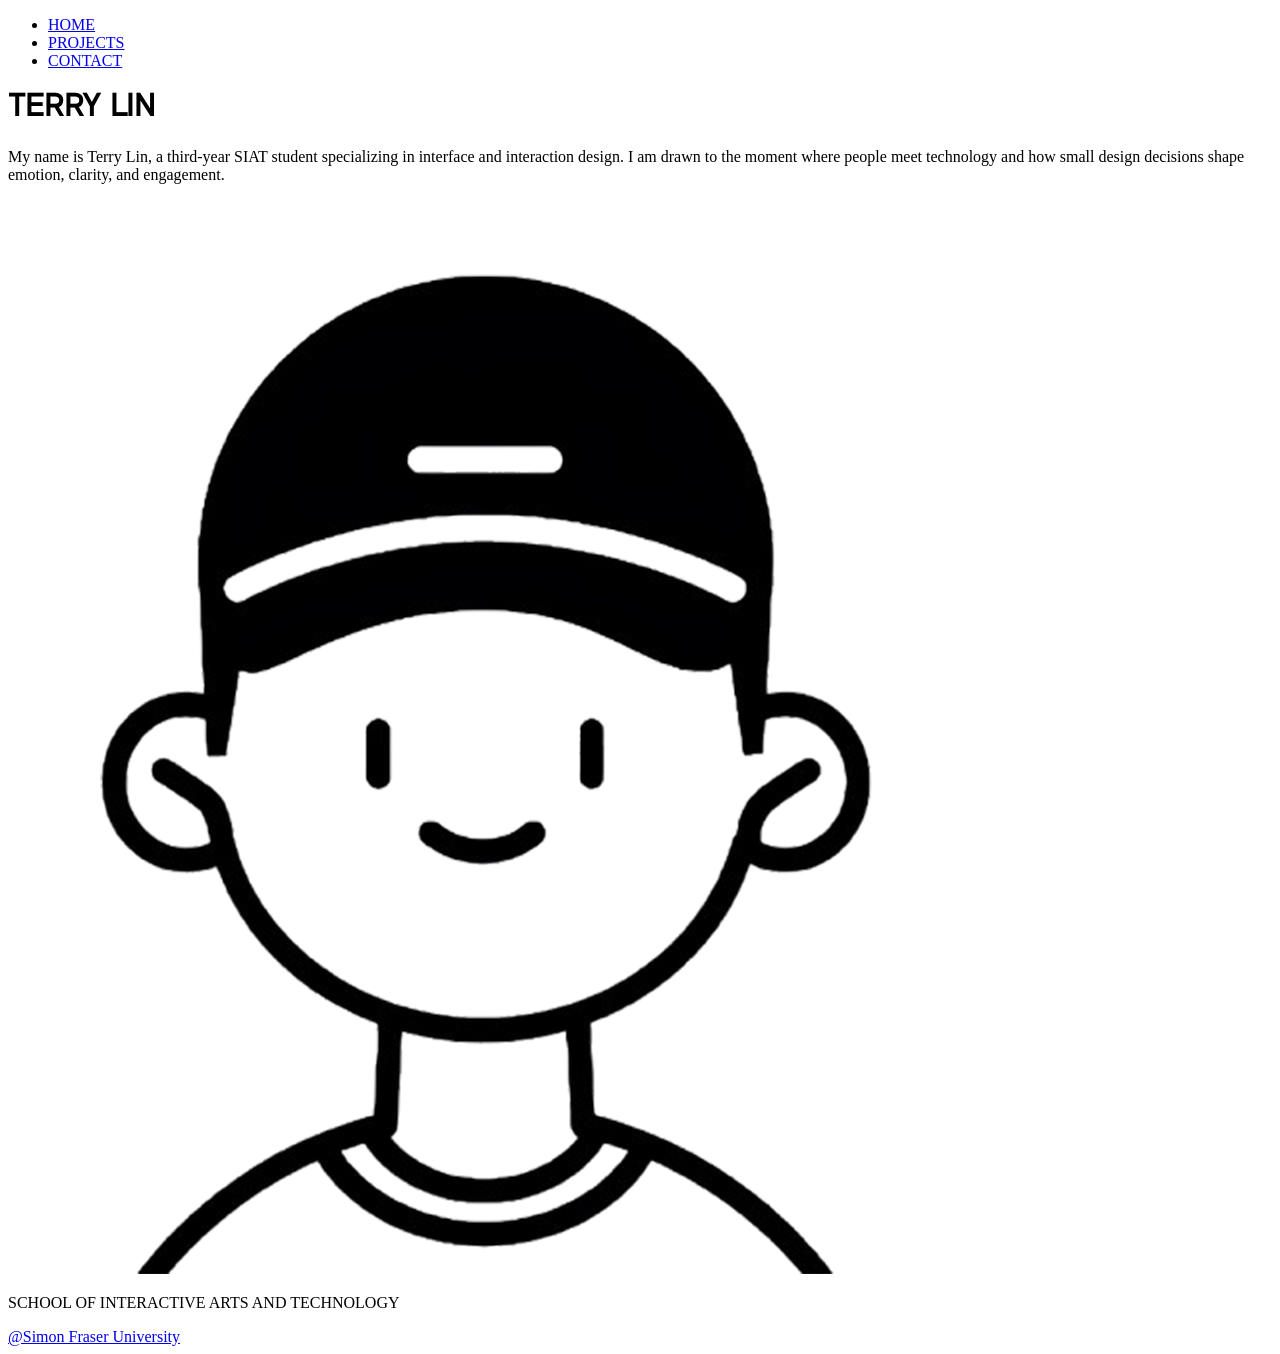
==== index.html @ 5f425121 "updates" ====
<!doctype html>
<html lang="en">
  <head>
    <meta charset="UTF-8" />
    <meta name="viewport" content="width=device-width, initial-scale=1.0" />
    <title>Porfolio</title>
    <link rel="stylesheet" href="css/index.css" />
    <link rel="stylesheet" href="css/fonts.css" />
    <link rel="icon" type="image/png" href="img/icon.png" />
  </head>
  <body>
    <header>
      <nav class="navbar">
        <ul>
          <li><a href="index.html" class="active">HOME</a></li>
          <li><a href="#projects">PROJECTS</a></li>
          <li><a href="#footer">CONTACT</a></li>
        </ul>
      </nav>
    </header>
    <main>
      <div class="hero-left">
        <h1>TERRY LIN</h1>
        <p>My name is Terry Lin, a third-year SIAT student specializing in
              interface and interaction design. I am drawn to the moment where
              people meet technology and how small design decisions shape
              emotion, clarity, and engagement.</p>
      </div>
      <div class="hero-right">
        <img src="img/hero.png">
        <p>SCHOOL OF INTERACTIVE ARTS AND TECHNOLOGY</p>
        <a href="https://www.sfu.ca/">@Simon Fraser University</a>
      </div>
    </main>
    <footer></footer>
  </body>
</html>
---- css/index.css ----
h1 {
    font-family: 'Givonic';
    font-style: 'sans-serif';
    
}
---- css/fonts.css ----
@font-face {
    font-family: "Givonic";
    font-weight: normal;
	font-style: normal;
    src: url(../fonts/Givonic-Regular.otf) format('truetype');
}
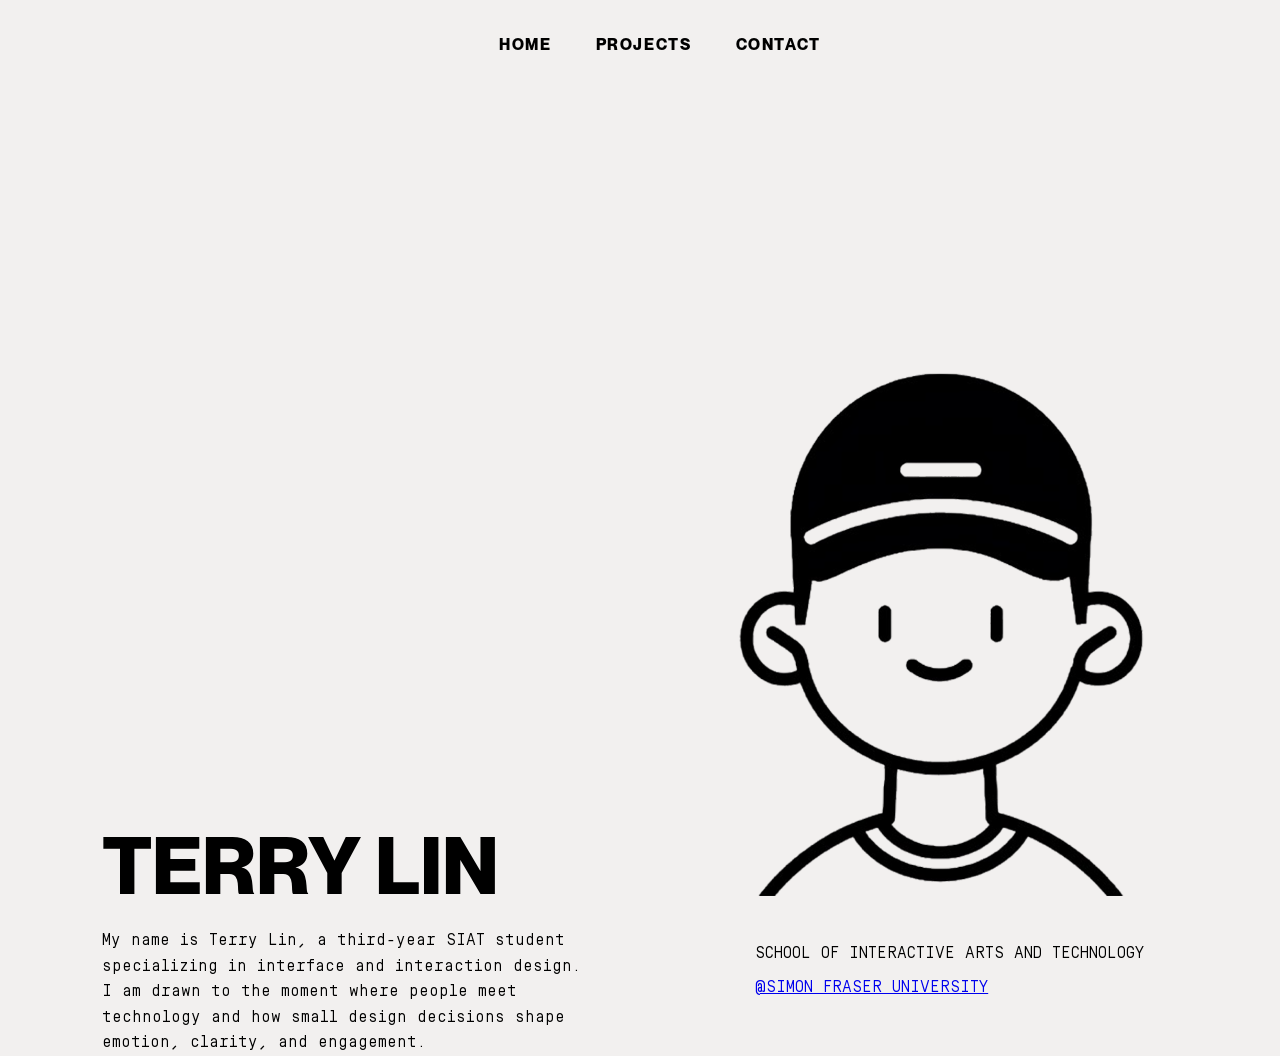
==== commit a93e87d4: "added intro section" ====
--- a/index.html
+++ b/index.html
@@ -19,17 +19,20 @@
       </nav>
     </header>
     <main>
-      <div class="hero-left">
-        <h1>TERRY LIN</h1>
-        <p>My name is Terry Lin, a third-year SIAT student specializing in
-              interface and interaction design. I am drawn to the moment where
-              people meet technology and how small design decisions shape
-              emotion, clarity, and engagement.</p>
-      </div>
-      <div class="hero-right">
-        <img src="img/hero.png">
-        <p>SCHOOL OF INTERACTIVE ARTS AND TECHNOLOGY</p>
-        <a href="https://www.sfu.ca/">@Simon Fraser University</a>
+      <div class="hero">
+        <div class="hero-left">
+          <h1>TERRY LIN</h1>
+          <p>My name is Terry Lin, a third-year SIAT student specializing in
+                interface and interaction design. I am drawn to the moment where
+                people meet technology and how small design decisions shape
+                emotion, clarity, and engagement.</p>
+        </div>
+
+        <div class="hero-right">
+          <img src="img/hero.png">
+          <p>SCHOOL OF INTERACTIVE ARTS AND TECHNOLOGY</p>
+          <a href="https://www.sfu.ca/">@SIMON FRASER UNIVERSITY</a>
+        </div>
       </div>
     </main>
     <footer></footer>
--- a/css/index.css
+++ b/css/index.css
@@ -1,5 +1,113 @@
-h1 {
-    font-family: 'Givonic';
-    font-style: 'sans-serif';
-    
+header {
+  position: fixed;
+  top: 0;
+  left: 0;
+  width: 100%;
+  z-index: 9999;
+}
+
+body {
+  margin: 0;
+  background-color: #f2f0ef;
+}
+
+.navbar {
+  display: flex;
+  align-items: center;
+  justify-content: center;
+  padding: 0.5rem 10%;
+}
+
+.navbar ul li {
+  list-style-type: none;
+  display: inline-block;
+  padding: 10px 20px;
+}
+
+.navbar ul li a {
+  position: relative;
+  color: #000000;
+  font-family: "NeueMontreal", sans-serif;
+  font-weight: bold;
+  text-decoration: none;
+  font-size: 1rem;
+  letter-spacing: 0.1em;
+}
+
+.navbar ul li a::after {
+  content: "";
+  position: absolute;
+  left: 0;
+  bottom: -4px;
+  width: 100%;
+  height: 2px;
+  background-color: #2323ff;
+  transform: scaleX(0);
+  transform-origin: left;
+  transition: transform 0.5s ease;
+}
+
+.navbar ul li a:hover {
+  color: #2323ff;
+}
+
+.navbar ul li a:hover::after {
+  transform: scaleX(1);
+}
+
+.hero {
+  display: flex;
+  justify-content: center;
+  align-items: flex-end;
+  gap: clamp(2rem, 8vw, 8rem);
+  min-height: 100vh;
+  padding: 6rem 8% 3rem;
+}
+
+.hero-left,
+.hero-right {
+  display: flex;
+  flex-direction: column;
+}
+
+.hero-left {
+  flex: 1;
+  max-width: 520px;
+  justify-content: flex-end;
+  transform: translateY(60px);
+}
+
+.hero-left h1 {
+  font-family: "NeueMontreal", sans-serif;
+  font-size: clamp(3rem, 8vw, 5rem);
+  font-weight: bold;
+  line-height: 1;
+  margin: 0 0 1.5rem 0;
+}
+
+.hero-left p {
+  font-family: "Simplon Mono", sans-serif;
+  max-width: 32rem;
+  line-height: 1.6;
+  margin: 0;
+}
+
+.hero-right {
+  flex: 1;
+  max-width: 500px;
+  align-items: flex-start;
+}
+
+.hero-right img {
+  width: 100%;
+  max-width: 500px;
+  height: auto;
+  display: block;
+  margin-bottom: 2rem;
+}
+
+.hero-right p,
+.hero-right a {
+  font-family: "Simplon Mono", sans-serif;
+  padding-left: 4rem;
 }
--- a/css/fonts.css
+++ b/css/fonts.css
@@ -3,4 +3,18 @@
     font-weight: normal;
 	font-style: normal;
     src: url(../fonts/Givonic-Regular.otf) format('truetype');
+}
+
+@font-face {
+    font-family: "NeueMontreal";
+    font-weight: bold;
+	font-style: normal;
+    src: url(../fonts/NeueMontreal-Bold.otf) format('truetype');
+}
+
+@font-face {
+    font-family: "Simplon Mono";
+    font-weight: normal;
+	font-style: normal;
+    src: url(../fonts/Simplon\ Mono.ttf) format('truetype');
 }
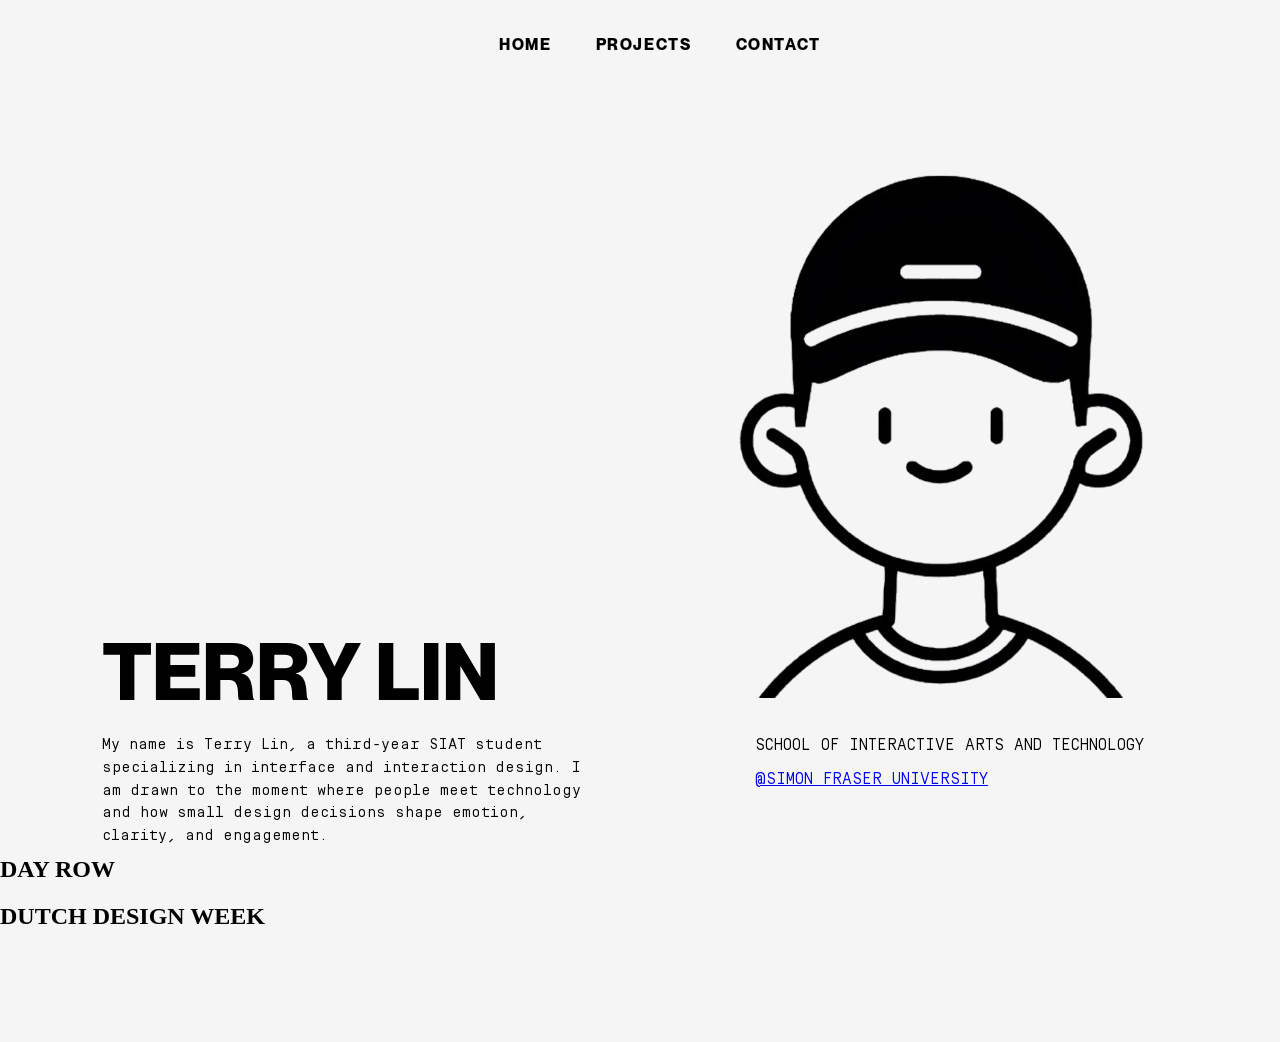
==== commit f1998395: "fixing spaces" ====
--- a/index.html
+++ b/index.html
@@ -19,7 +19,7 @@
       </nav>
     </header>
     <main>
-      <div class="hero">
+      <section class="hero">
         <div class="hero-left">
           <h1>TERRY LIN</h1>
           <p>My name is Terry Lin, a third-year SIAT student specializing in
@@ -33,7 +33,18 @@
           <p>SCHOOL OF INTERACTIVE ARTS AND TECHNOLOGY</p>
           <a href="https://www.sfu.ca/">@SIMON FRASER UNIVERSITY</a>
         </div>
-      </div>
+      </section>
+
+      <section class="projects-preview">
+        <div class="project-1">
+          <h2 >DAY ROW</h2>
+
+        </div>
+        <div class="project-2">
+          <h2>DUTCH DESIGN WEEK</h2>
+          
+        </div>
+      </section>
     </main>
     <footer></footer>
   </body>
--- a/css/index.css
+++ b/css/index.css
@@ -8,7 +8,7 @@
 
 body {
   margin: 0;
-  background-color: #f2f0ef;
+  background-color: #f5f5f5;
 }
 
 .navbar {
@@ -59,9 +59,13 @@
   display: flex;
   justify-content: center;
   align-items: flex-end;
-  gap: clamp(2rem, 8vw, 8rem);
+  gap: clamp(2rem, 8vw, 10rem);
   min-height: 100vh;
-  padding: 6rem 8% 3rem;
+  padding: 0rem 8% 3rem;
+}
+
+main {
+    margin-top: -7rem;
 }
 
 .hero-left,
@@ -87,8 +91,9 @@
 
 .hero-left p {
   font-family: "Simplon Mono", sans-serif;
-  max-width: 32rem;
-  line-height: 1.6;
+  max-width: 30rem;
+  font-size: .95rem;
+  line-height: 1.5;
   margin: 0;
 }
 
@@ -104,6 +109,7 @@
   height: auto;
   display: block;
   margin-bottom: 2rem;
+  transform: translateY(10px);
 }
 
 .hero-right p,
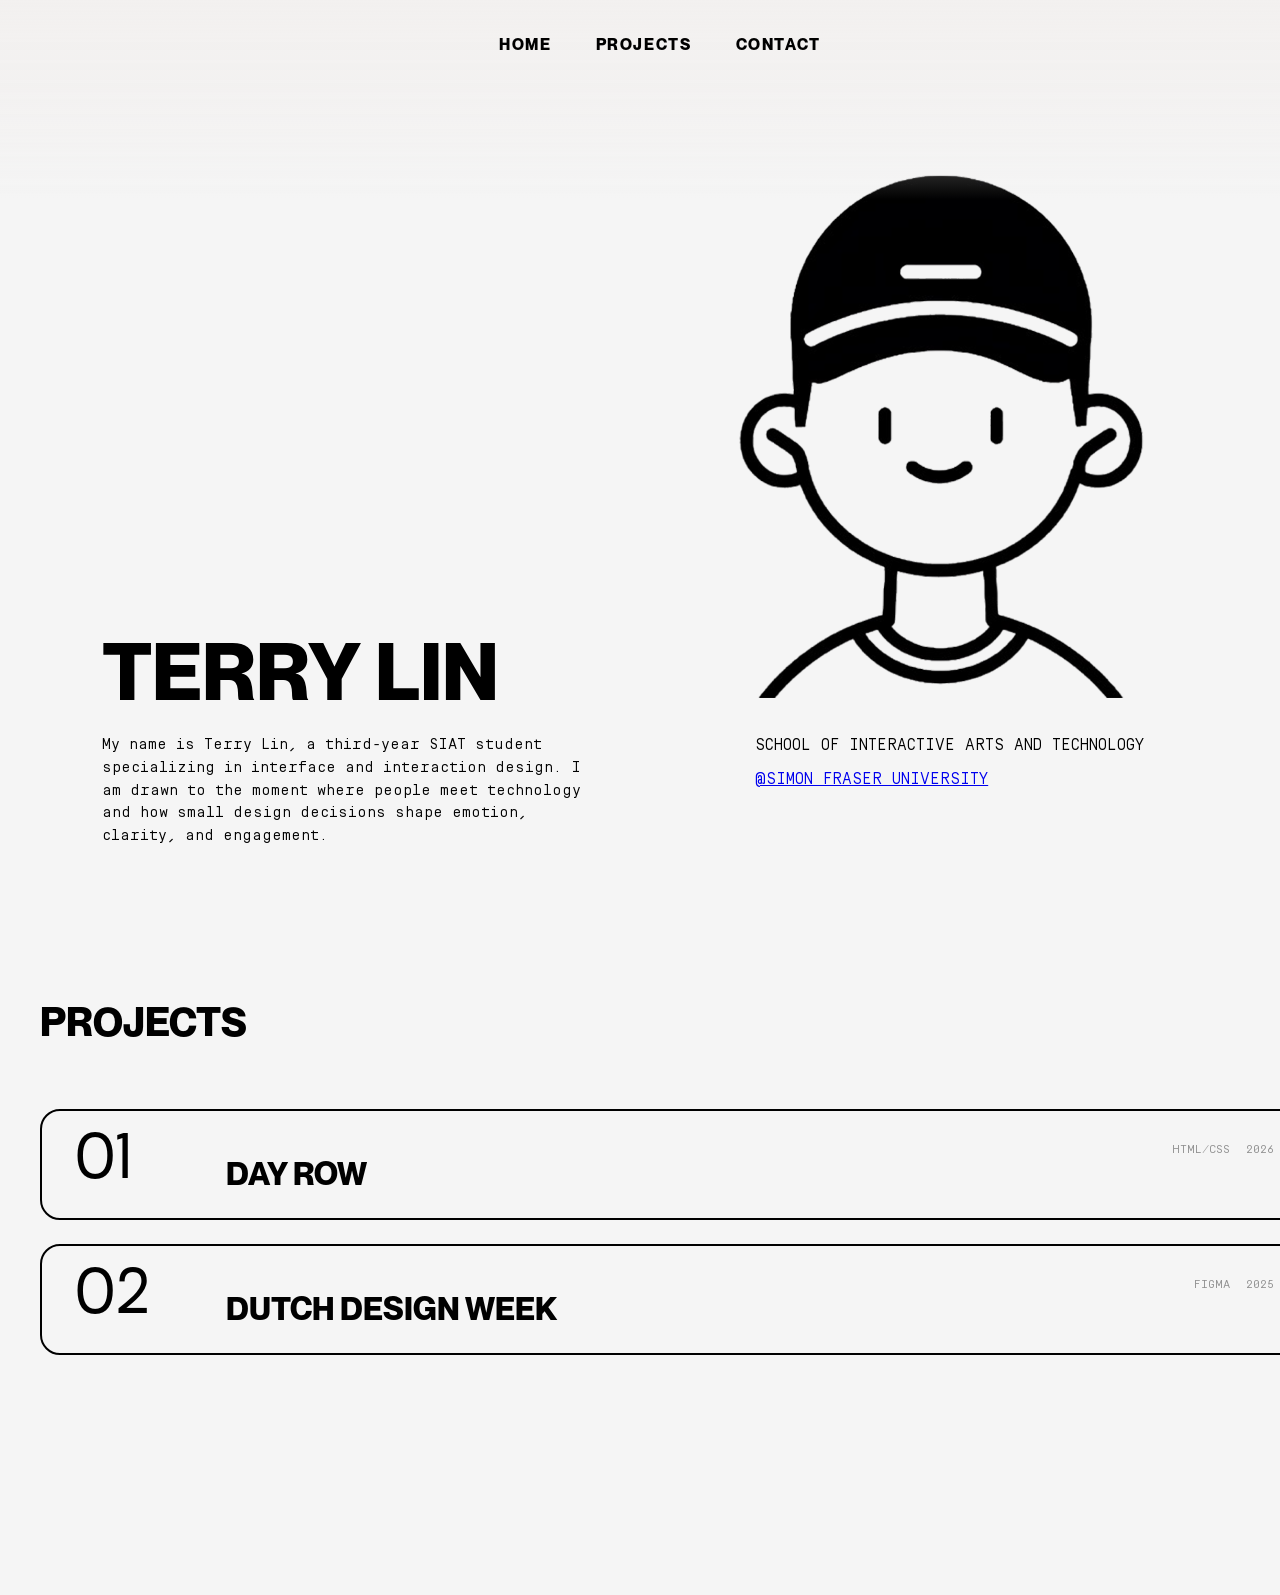
==== commit 430f8416: "project cards" ====
--- a/index.html
+++ b/index.html
@@ -3,7 +3,7 @@
   <head>
     <meta charset="UTF-8" />
     <meta name="viewport" content="width=device-width, initial-scale=1.0" />
-    <title>Porfolio</title>
+    <title>Portfolio</title>
     <link rel="stylesheet" href="css/index.css" />
     <link rel="stylesheet" href="css/fonts.css" />
     <link rel="icon" type="image/png" href="img/icon.png" />
@@ -22,27 +22,72 @@
       <section class="hero">
         <div class="hero-left">
           <h1>TERRY LIN</h1>
-          <p>My name is Terry Lin, a third-year SIAT student specializing in
-                interface and interaction design. I am drawn to the moment where
-                people meet technology and how small design decisions shape
-                emotion, clarity, and engagement.</p>
+          <p>
+            My name is Terry Lin, a third-year SIAT student specializing in
+            interface and interaction design. I am drawn to the moment where
+            people meet technology and how small design decisions shape emotion,
+            clarity, and engagement.
+          </p>
         </div>
 
         <div class="hero-right">
-          <img src="img/hero.png">
+          <img src="img/hero.png" />
           <p>SCHOOL OF INTERACTIVE ARTS AND TECHNOLOGY</p>
           <a href="https://www.sfu.ca/">@SIMON FRASER UNIVERSITY</a>
         </div>
       </section>
 
-      <section class="projects-preview">
-        <div class="project-1">
-          <h2 >DAY ROW</h2>
+      <section class="projects-preview" id="projects">
+        <h2 class="project-intro">PROJECTS</h2>
 
-        </div>
-        <div class="project-2">
-          <h2>DUTCH DESIGN WEEK</h2>
-          
+        <div class="projects-stack">
+          <div class="project-card">
+            <div class="project-number">01</div>
+             <div class="project-top-meta">
+              <span class="project-tag">HTML/CSS</span>
+              <span class="project-date">2026</span>
+            </div>
+
+            <div class="project-info">
+              <h3>DAY ROW</h3>
+              <p class="project-desc">
+                A conceptual coffee website designed and developed using
+                HTML/CSS, focusing on clean layouts, interaction design, and
+                user experience principles.
+              </p>
+
+              <div class="project-meta">
+                <span>UX/UI</span>
+                <span>WEB DESIGN</span>
+                <span>INTERACTION</span>
+                <span>HTML/CSS</span>
+              </div>
+            </div>
+          </div>
+
+          <div class="project-card">
+            <div class="project-number">02</div>
+            <div class="project-top-meta">
+              <span class="project-tag">FIGMA</span>
+              <span class="project-date">2025</span>
+            </div>
+            <div class="project-info">
+              <h3>DUTCH DESIGN WEEK</h3>
+              <p class="project-desc">
+                A speculative microsite exploring how layout, typography, and
+                visual structure can communicate meaning beyond conventional UI
+                patterns.
+              </p>
+
+              <div class="project-meta">
+                <span>UX/UI</span>
+                <span>WEB DESIGN</span>
+                <span>INTERACTION</span>
+                <span>PROTOTYPING</span>
+                <span>RESEARCH</span>
+              </div>
+            </div>
+          </div>
         </div>
       </section>
     </main>
--- a/css/index.css
+++ b/css/index.css
@@ -4,6 +4,16 @@
   left: 0;
   width: 100%;
   z-index: 9999;
+  height: 200px;
+  background: linear-gradient(
+    to bottom,
+    rgba(242, 240, 239, 0.98) 0%,
+    rgba(242, 240, 239, 0.92) 20%,
+    rgba(242, 240, 239, 0.75) 40%,
+    rgba(242, 240, 239, 0.45) 65%,
+    rgba(242, 240, 239, 0.18) 85%,
+    rgba(242, 240, 239, 0) 100%
+  );
 }
 
 body {
@@ -65,7 +75,7 @@
 }
 
 main {
-    margin-top: -7rem;
+  margin-top: -7rem;
 }
 
 .hero-left,
@@ -92,7 +102,7 @@
 .hero-left p {
   font-family: "Simplon Mono", sans-serif;
   max-width: 30rem;
-  font-size: .95rem;
+  font-size: 0.95rem;
   line-height: 1.5;
   margin: 0;
 }
@@ -116,4 +126,259 @@
 .hero-right a {
   font-family: "Simplon Mono", sans-serif;
   padding-left: 4rem;
+}
+
+.projects-preview {
+  max-width: 1200px;   
+  margin: 0 auto;      
+  padding: 8rem 2rem;  
+}
+
+.project-intro {
+  font-family: "NeueMontreal", sans-serif;
+  font-size: 2.5rem;
+  margin-bottom: 4rem;
+}
+
+.projects-stack {
+  display: flex;
+  flex-direction: column;
+  gap: 1.5rem;
+}
+
+.project-card {
+  display: grid;
+  position: relative;
+  grid-template-columns: 120px 1fr;
+  gap: 2rem;
+  padding: 1rem 2rem; 
+  width: 100%;
+
+  background-color: #f5f5f5;
+  border: 2px solid black;
+  border-radius: 20px;
+
+  height: 75px;
+  overflow: hidden;
+
+  transition: all 0.4s ease;
+}
+
+.project-number {
+  font-family: "Givonic", sans-serif;
+  font-size: 4rem;
+}
+
+.project-top-meta {
+  position: absolute;
+  top: 2rem;
+  right: 2rem;
+
+  display: flex;
+  gap: 1rem;
+  align-items: center;
+
+  font-family: "Simplon Mono", monospace;
+  font-size: 0.75rem;
+  color: #8f8f8f;
+}
+
+/* RIGHT CONTENT */
+.project-info {
+  display: flex;
+  flex-direction: column;
+}
+
+.project-info h3 {
+  grid-column: 1;
+  grid-row: 2;
+
+  font-family: "NeueMontreal", sans-serif;
+  font-size: 2rem;
+  color: #000;
+  transform: translateY(-5px);
+}
+
+.project-info p {
+  font-family: "Simplon Mono", monospace;
+  font-size: 0.95rem;
+  max-width: 700px;
+  line-height: 1.6;
+  color: #000000;
+}
+
+/* TAGS */
+.project-meta {
+  display: flex;
+  flex-wrap: wrap;
+  gap: 0.6rem;
+  margin-left: -12px;
+}
+
+.project-meta span {
+  font-family: "Simplon Mono", monospace;
+  font-size: 0.8rem;
+  padding: 0.4rem 0.8rem;
+  color: #8f8f8f;
+}
+
+.project-desc,
+.project-meta {
+  opacity: 0;
+  transform: translateY(10px);
+  transition: all 0.4s ease;
+}
+
+.project-card:hover {
+  height: 260px; 
+}
+
+.project-card:hover .project-desc,
+.project-card:hover .project-meta {
+  opacity: 1;
+  transform: translateY(0);
+}
+
+.project-card:hover .project-number,
+.project-card:hover .project-info h3 {
+  color: #2323ff;
+}
+
+
+@media (max-width: 900px) {
+  .projects-preview {
+    padding: 6rem 1.5rem;
+  }
+
+  .project-card {
+    width: 100%;
+    grid-template-columns: 90px 1fr;
+    gap: 1.25rem;
+    padding: 1.25rem 1.5rem;
+  }
+
+  .project-number {
+    font-size: 3rem;
+  }
+
+  .project-info h3 {
+    font-size: 1.6rem;
+    transform: translateY(0);
+    margin: 0;
+    max-width: 70%;
+  }
+
+  .project-top-meta {
+    top: 1.4rem;
+    right: 1.5rem;
+    gap: 0.75rem;
+    font-size: 0.7rem;
+  }
+
+  .project-info p {
+    font-size: 0.9rem;
+    line-height: 1.5;
+  }
+
+  .project-card:hover {
+    height: 240px;
+  }
+}
+
+@media (max-width: 768px) {
+  .projects-preview {
+    padding: 5rem 1.25rem;
+  }
+
+  .project-intro {
+    font-size: 2rem;
+    margin-bottom: 2.5rem;
+  }
+
+  .project-card {
+    width: 100%;
+    grid-template-columns: 1fr;
+    gap: 0.75rem;
+    height: 120px;
+    padding: 1.25rem;
+  }
+
+  .project-number {
+    font-size: 2.8rem;
+    line-height: 1;
+  }
+
+  .project-top-meta {
+    position: static;
+    justify-content: flex-start;
+    flex-wrap: wrap;
+    margin-top: -0.25rem;
+    order: 2;
+  }
+
+  .project-info {
+    gap: 0.75rem;
+    order: 3;
+  }
+
+  .project-info h3 {
+    font-size: 1.5rem;
+    max-width: 100%;
+  }
+
+  .project-info p {
+    font-size: 0.88rem;
+  }
+
+  .project-meta {
+    gap: 0.4rem;
+  }
+
+  .project-meta span {
+    font-size: 0.72rem;
+    padding: 0;
+    transform: none;
+  }
+
+  .project-card:hover {
+    height: 280px;
+  }
+}
+
+@media (max-width: 480px) {
+  .projects-preview {
+    padding: 4rem 1rem;
+  }
+
+  .project-intro {
+    font-size: 1.75rem;
+  }
+
+  .project-card {
+    border-radius: 16px;
+    height: 115px;
+    padding: 1rem;
+  }
+
+  .project-number {
+    font-size: 2.3rem;
+  }
+
+  .project-info h3 {
+    font-size: 1.2rem;
+  }
+
+  .project-top-meta {
+    font-size: 0.65rem;
+    gap: 0.5rem;
+  }
+
+  .project-info p {
+    font-size: 0.82rem;
+    line-height: 1.45;
+  }
+
+  .project-card:hover {
+    height: 300px;
+  }
 }
--- a/css/fonts.css
+++ b/css/fonts.css
@@ -15,6 +15,6 @@
 @font-face {
     font-family: "Simplon Mono";
     font-weight: normal;
-	font-style: normal;
+	font-style: monospace;
     src: url(../fonts/Simplon\ Mono.ttf) format('truetype');
 }
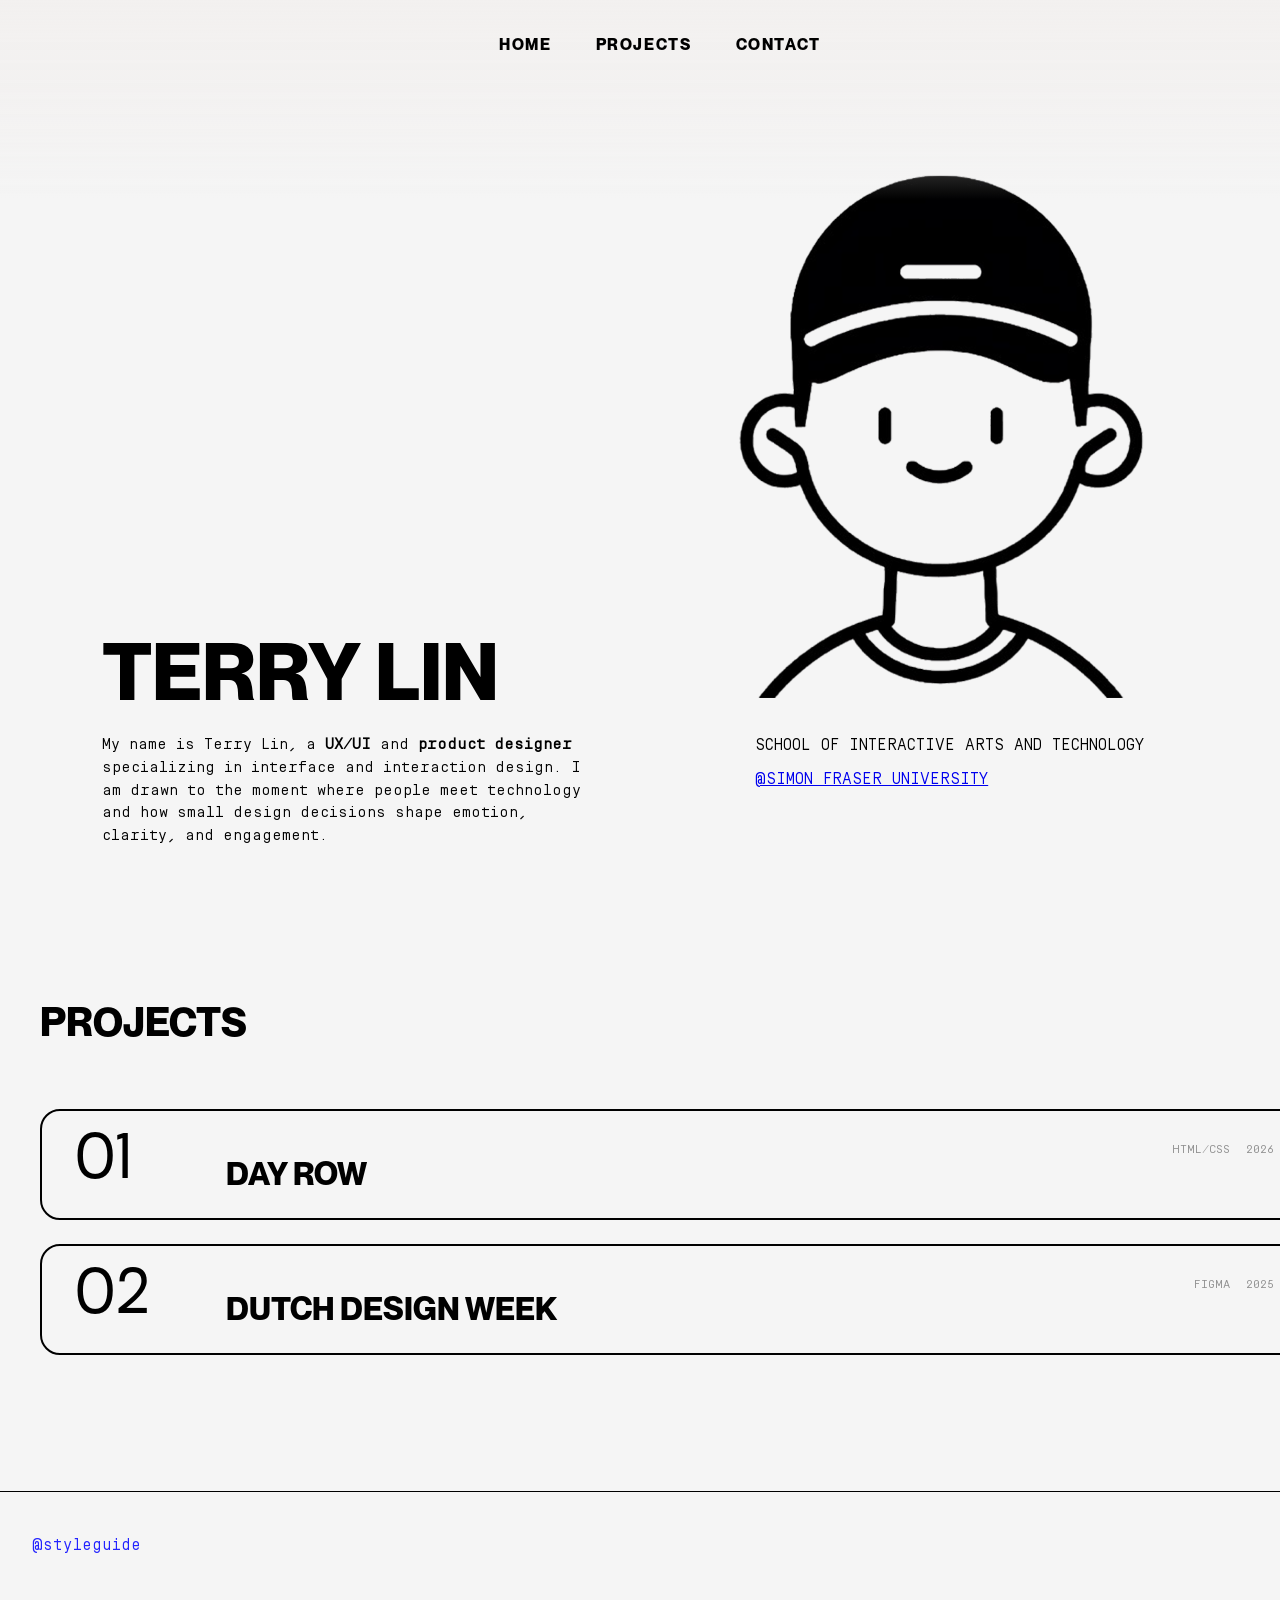
==== commit a72e0de1: "updated navbar" ====
--- a/index.html
+++ b/index.html
@@ -14,7 +14,7 @@
         <ul>
           <li><a href="index.html" class="active">HOME</a></li>
           <li><a href="#projects">PROJECTS</a></li>
-          <li><a href="#footer">CONTACT</a></li>
+          <li><a href="contact.html">CONTACT</a></li>
         </ul>
       </nav>
     </header>
@@ -23,10 +23,8 @@
         <div class="hero-left">
           <h1>TERRY LIN</h1>
           <p>
-            My name is Terry Lin, a third-year SIAT student specializing in
-            interface and interaction design. I am drawn to the moment where
-            people meet technology and how small design decisions shape emotion,
-            clarity, and engagement.
+            My name is Terry Lin, a <strong>UX/UI</strong> and <strong>product designer</strong> specializing in interface and interaction design. 
+            I am drawn to the moment where people meet technology and how small design decisions shape emotion, clarity, and engagement.
           </p>
         </div>
 
@@ -41,6 +39,7 @@
         <h2 class="project-intro">PROJECTS</h2>
 
         <div class="projects-stack">
+          <a href="dayrow.html" class="project-card-link">
           <div class="project-card">
             <div class="project-number">01</div>
              <div class="project-top-meta">
@@ -64,7 +63,9 @@
               </div>
             </div>
           </div>
+          </a>
 
+          <a href="dutch.html" class="project-card-link">
           <div class="project-card">
             <div class="project-number">02</div>
             <div class="project-top-meta">
@@ -88,9 +89,15 @@
               </div>
             </div>
           </div>
+          </a>
         </div>
       </section>
     </main>
-    <footer></footer>
+    <footer>
+      <hr>
+      <div class="footer-cont">
+        <a href="style.html">@styleguide</a>
+      </div>
+    </footer>
   </body>
 </html>
--- a/css/index.css
+++ b/css/index.css
@@ -164,9 +164,14 @@
   transition: all 0.4s ease;
 }
 
+.project-card-link {
+  text-decoration: none;
+}
+
 .project-number {
   font-family: "Givonic", sans-serif;
   font-size: 4rem;
+  color: #000000;
 }
 
 .project-top-meta {
@@ -244,6 +249,35 @@
   color: #2323ff;
 }
 
+footer hr {
+  border: none;
+  height: 1px;
+  background-color: black;
+  width: 100%;
+}
+
+footer p {
+  margin: 8px 0;
+  font-family: "Simplon Mono", monospace;
+  font-size: 1rem;
+  color: #000000;
+}
+
+footer a {
+  font-family: "Simplon Mono", monospace;
+  display: inline-block;
+  margin-top: 12px;
+  font-size: 1rem;
+  color: #2323ff;
+  text-decoration: none;
+  position: relative;
+}
+
+.footer-cont {
+  margin-top: 2rem;
+  margin-left: 2rem;
+  margin-bottom: 2rem;
+}
 
 @media (max-width: 900px) {
   .projects-preview {
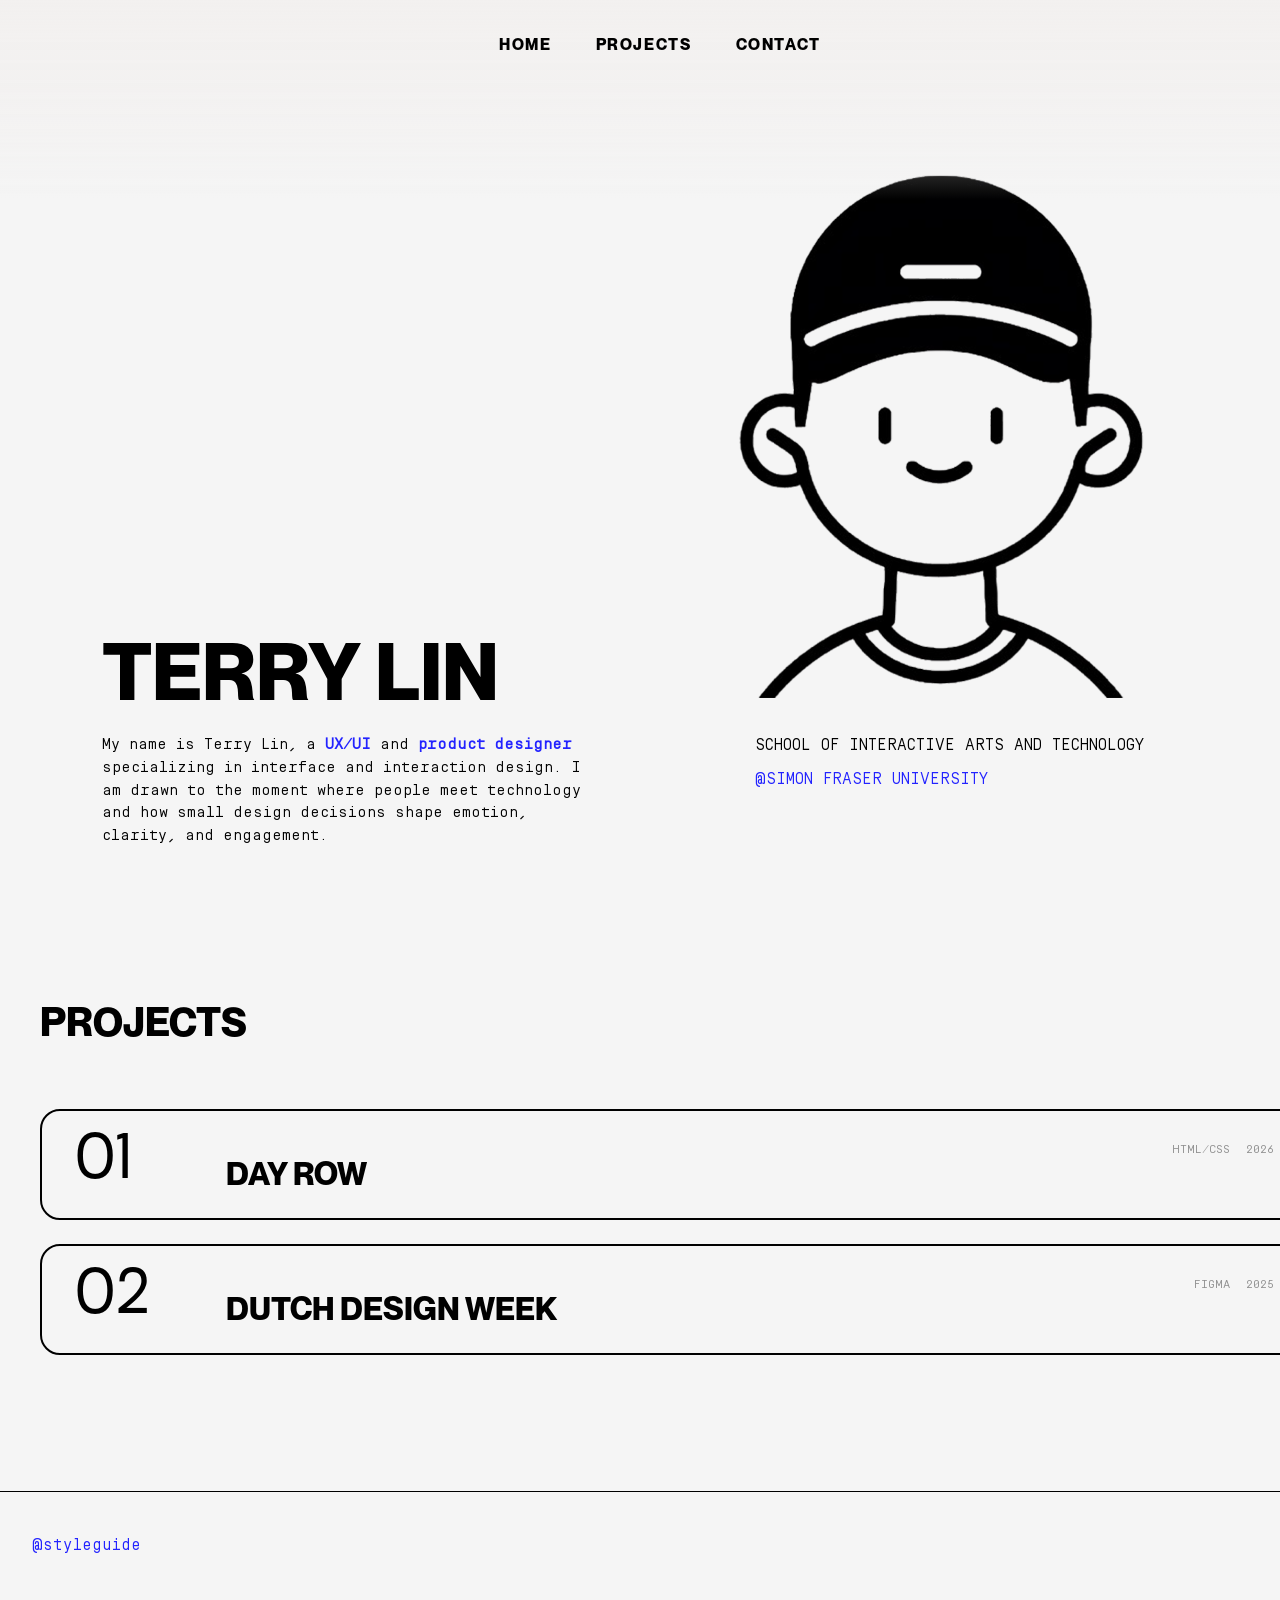
==== commit fca8240c: "update" ====
--- a/index.html
+++ b/index.html
@@ -23,7 +23,7 @@
         <div class="hero-left">
           <h1>TERRY LIN</h1>
           <p>
-            My name is Terry Lin, a <strong>UX/UI</strong> and <strong>product designer</strong> specializing in interface and interaction design. 
+            My name is Terry Lin, a <strong class="highlight">UX/UI</strong> and <strong class="highlight">product designer</strong> specializing in interface and interaction design. 
             I am drawn to the moment where people meet technology and how small design decisions shape emotion, clarity, and engagement.
           </p>
         </div>
@@ -31,7 +31,7 @@
         <div class="hero-right">
           <img src="img/hero.png" />
           <p>SCHOOL OF INTERACTIVE ARTS AND TECHNOLOGY</p>
-          <a href="https://www.sfu.ca/">@SIMON FRASER UNIVERSITY</a>
+          <a href="https://www.sfu.ca/" target="_blank">@SIMON FRASER UNIVERSITY</a>
         </div>
       </section>
 
--- a/css/index.css
+++ b/css/index.css
@@ -168,6 +168,10 @@
   text-decoration: none;
 }
 
+.project-card-link:hover .project-card {
+  border-color: #2323ff;
+}
+
 .project-number {
   font-family: "Givonic", sans-serif;
   font-size: 4rem;
@@ -242,12 +246,24 @@
 .project-card:hover .project-meta {
   opacity: 1;
   transform: translateY(0);
+  
 }
 
 .project-card:hover .project-number,
 .project-card:hover .project-info h3 {
   color: #2323ff;
 }
+
+.hero-right a:link,
+.hero-right a:visited {
+  color: #2323ff;   
+  text-decoration: none;
+}
+
+.highlight {
+  color: #2323ff; 
+}
+
 
 footer hr {
   border: none;
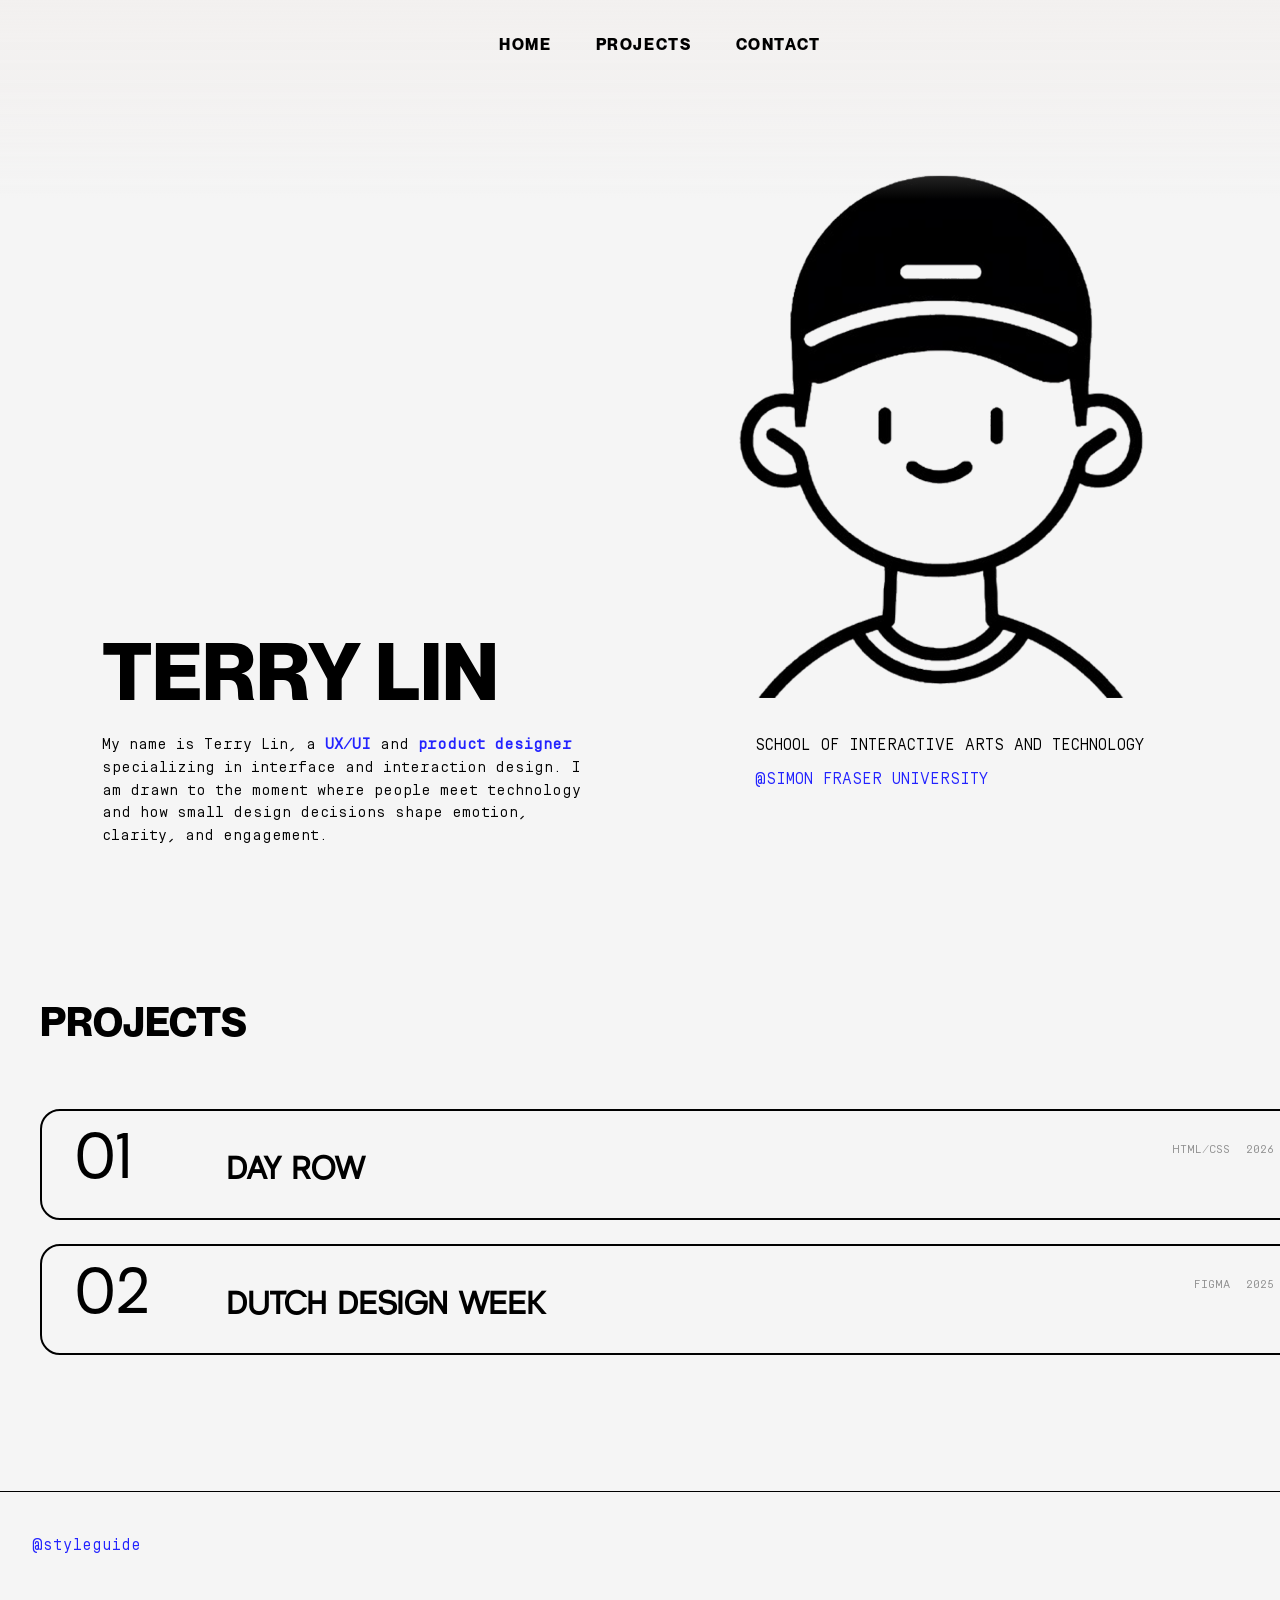
==== commit 4c1508ae: "added some content to dutch" ====
--- a/index.html
+++ b/index.html
@@ -6,7 +6,7 @@
     <title>Portfolio</title>
     <link rel="stylesheet" href="css/index.css" />
     <link rel="stylesheet" href="css/fonts.css" />
-    <link rel="icon" type="image/png" href="img/icon.png" />
+    <link rel="icon" type="image/png" href="img/logo.png" />
   </head>
   <body>
     <header>
@@ -36,7 +36,7 @@
       </section>
 
       <section class="projects-preview" id="projects">
-        <h2 class="project-intro">PROJECTS</h2>
+        <h2 class="project-heading">PROJECTS</h2>
 
         <div class="projects-stack">
           <a href="dayrow.html" class="project-card-link">
@@ -49,6 +49,7 @@
 
             <div class="project-info">
               <h3>DAY ROW</h3>
+              <img src="img/dayrow.png">
               <p class="project-desc">
                 A conceptual coffee website designed and developed using
                 HTML/CSS, focusing on clean layouts, interaction design, and
@@ -74,6 +75,7 @@
             </div>
             <div class="project-info">
               <h3>DUTCH DESIGN WEEK</h3>
+              <img src="img/dutch.png">
               <p class="project-desc">
                 A speculative microsite exploring how layout, typography, and
                 visual structure can communicate meaning beyond conventional UI
--- a/css/index.css
+++ b/css/index.css
@@ -134,7 +134,7 @@
   padding: 8rem 2rem;  
 }
 
-.project-intro {
+.project-heading {
   font-family: "NeueMontreal", sans-serif;
   font-size: 2.5rem;
   margin-bottom: 4rem;
@@ -201,16 +201,26 @@
 .project-info h3 {
   grid-column: 1;
   grid-row: 2;
-
-  font-family: "NeueMontreal", sans-serif;
+  font-family: "Givonic", sans-serif;
   font-size: 2rem;
   color: #000;
   transform: translateY(-5px);
 }
 
+.project-info img {
+  width: 100%;           
+  max-width: 700px;      
+  max-height: 500px;          
+  object-fit: cover;
+  border: 2px solid #000000; 
+  border-radius: 12px;
+  align-self: flex-start;
+}
+
 .project-info p {
   font-family: "Simplon Mono", monospace;
   font-size: 0.95rem;
+  margin-top: 2rem;
   max-width: 700px;
   line-height: 1.6;
   color: #000000;
@@ -239,7 +249,7 @@
 }
 
 .project-card:hover {
-  height: 260px; 
+  height: 725px; 
 }
 
 .project-card:hover .project-desc,
@@ -295,6 +305,18 @@
   margin-bottom: 2rem;
 }
 
+::-webkit-scrollbar {
+  width: 4px;
+}
+
+::-webkit-scrollbar-thumb {
+  background: #2323ff;
+}
+
+::-webkit-scrollbar-track {
+  background: transparent;
+}
+
 @media (max-width: 900px) {
   .projects-preview {
     padding: 6rem 1.5rem;
